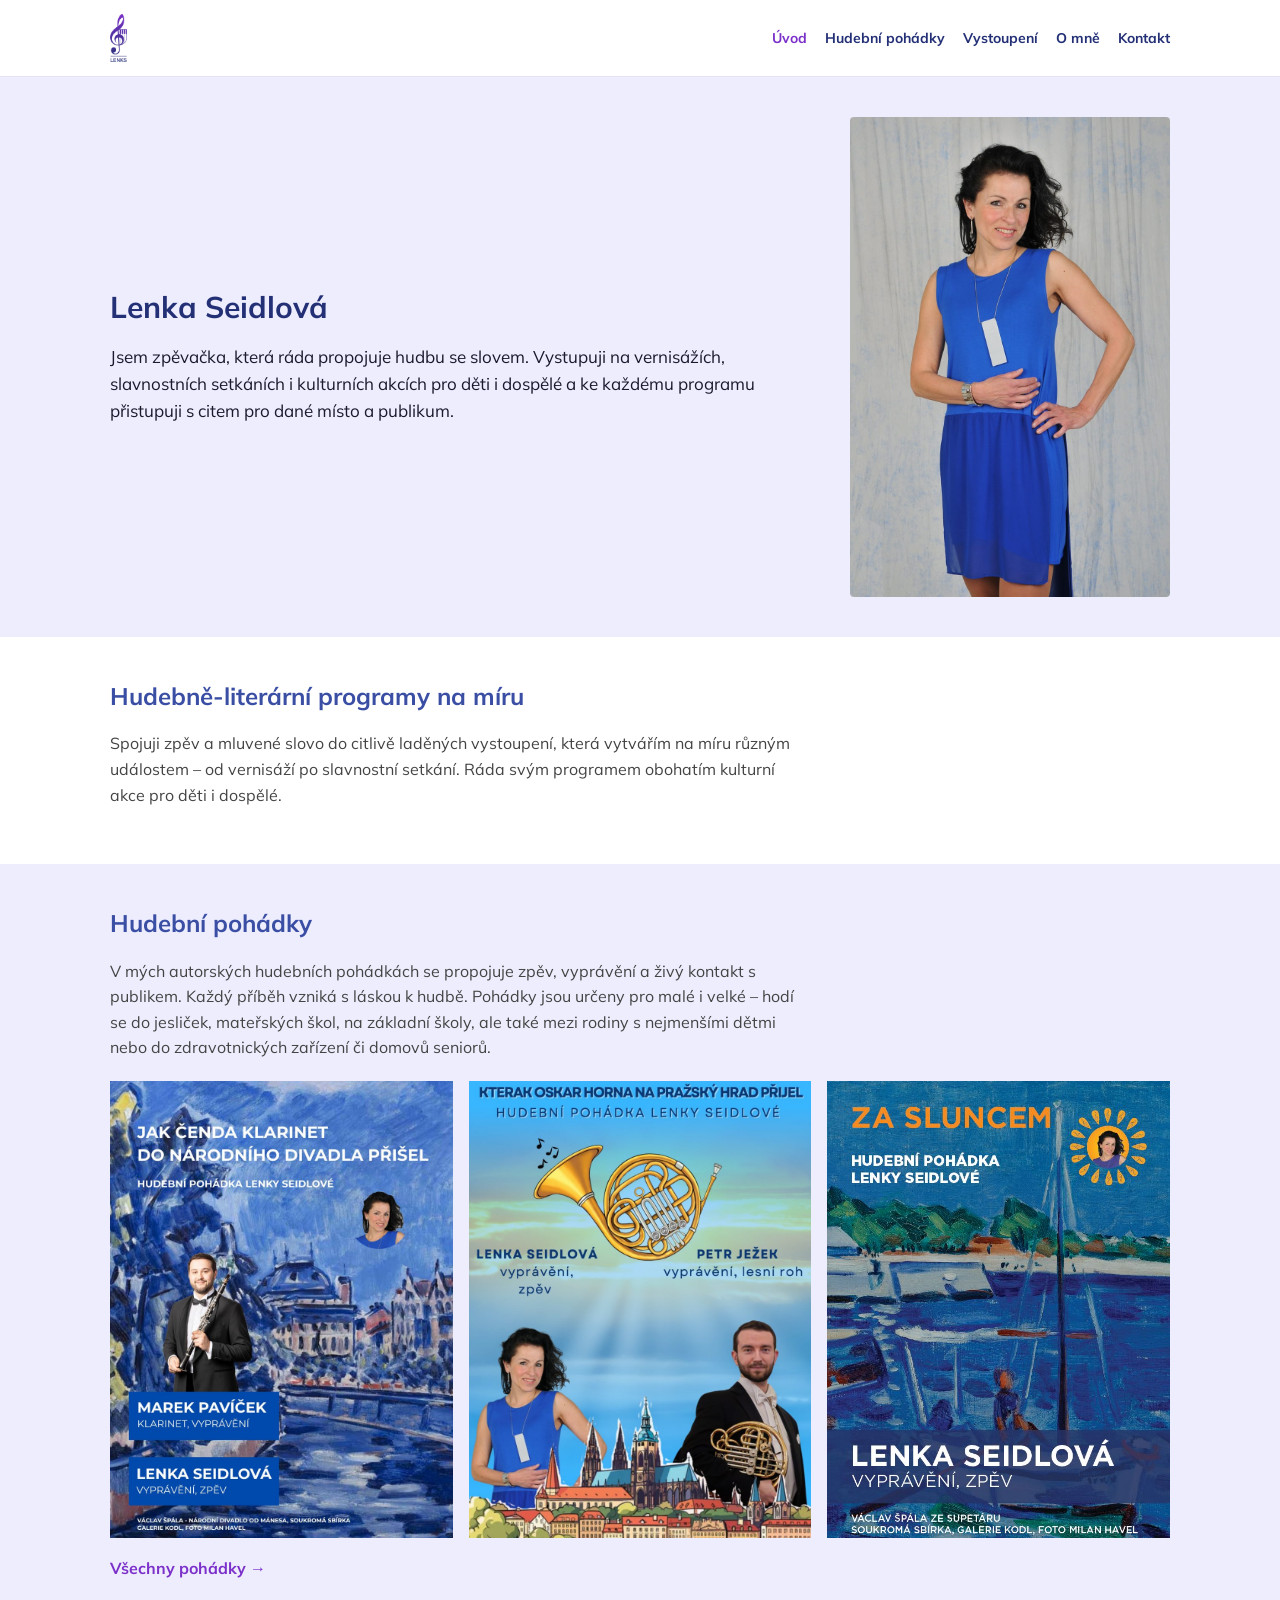
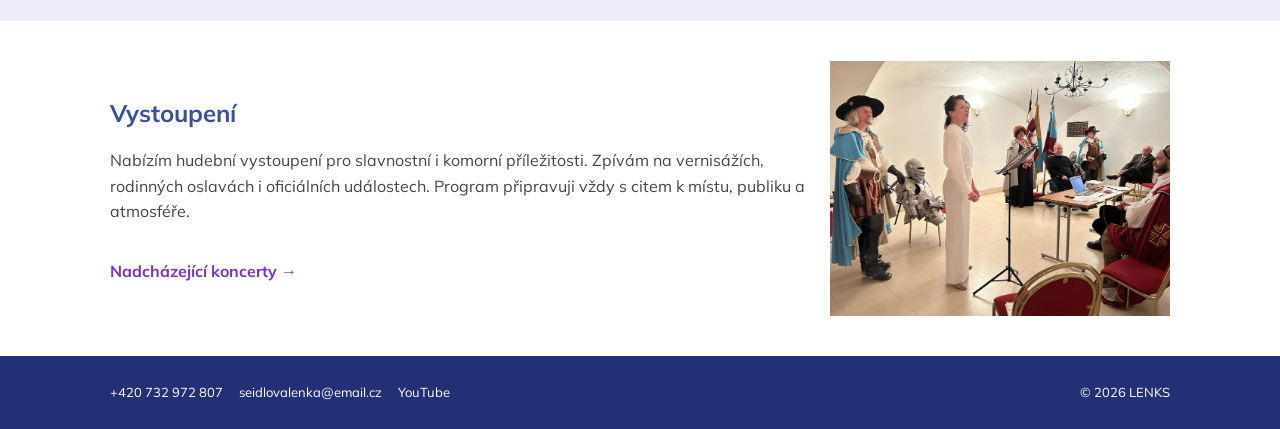
==== index.html @ e0bf1d3e "Add files via upload" ====
<!DOCTYPE html>
<html lang="cs">
<head>
<meta charset="UTF-8">
<meta name="viewport" content="width=device-width, initial-scale=1.0">
<title>LENKS – Lenka Seidlová | Hudební pohádky a vystoupení</title>
<meta name="description" content="Lenka Seidlová – zpěvačka a autorka hudebních pohádek pro děti i dospělé. Hudebně-literární programy na míru, vystoupení i hudební pohádky.">
<link rel="preconnect" href="https://fonts.googleapis.com">
<link rel="preconnect" href="https://fonts.gstatic.com" crossorigin>
<link href="https://fonts.googleapis.com/css2?family=Mulish:wght@400;700&display=swap" rel="stylesheet">
<link rel="stylesheet" href="css/style.css">
</head>
<body>

<header>
  <div class="header-vnitrek">
    <a href="index.html" class="logo-odkaz">
      <img src="images/logo.png" alt="LENKS – Lenka Seidlová">
    </a>
    <nav>
      <ul>
        <li><a href="index.html" class="aktivni">Úvod</a></li>
        <li><a href="hudebni-pohadky.html">Hudební pohádky</a></li>
        <li><a href="vystoupeni.html">Vystoupení</a></li>
        <li><a href="o-mne.html">O mně</a></li>
        <li><a href="kontakt.html">Kontakt</a></li>
      </ul>
    </nav>
  </div>
</header>

<main>

  <!-- HERO -->
  <section class="hero">
    <div class="hero-vnitrek">
      <div class="hero-text">
        <h1>Lenka Seidlová</h1>
        <p>Jsem zpěvačka, která ráda propojuje hudbu se slovem. Vystupuji na vernisážích, slavnostních setkáních i kulturních akcích pro děti i dospělé a ke každému programu přistupuji s citem pro dané místo a publikum.</p>
      </div>
      <div class="hero-foto">
        <img src="images/lenka-portret.jpg" alt="Lenka Seidlová">
      </div>
    </div>
  </section>

  <!-- HUDEBNĚ-LITERÁRNÍ PROGRAMY NA MÍRU -->
  <section class="blok">
    <div class="container">
      <h2>Hudebně-literární programy na míru</h2>
      <p>Spojuji zpěv a mluvené slovo do citlivě laděných vystoupení, která vytvářím na míru různým událostem – od vernisáží po slavnostní setkání. Ráda svým programem obohatím kulturní akce pro děti i dospělé.</p>
    </div>
  </section>

  <!-- HUDEBNÍ POHÁDKY -->
  <section class="blok sveltle">
    <div class="container">
      <h2>Hudební pohádky</h2>
      <p>V mých autorských hudebních pohádkách se propojuje zpěv, vyprávění a živý kontakt s publikem. Každý příběh vzniká s láskou k hudbě. Pohádky jsou určeny pro malé i velké – hodí se do jesliček, mateřských škol, na základní školy, ale také mezi rodiny s nejmenšími dětmi nebo do zdravotnických zařízení či domovů seniorů.</p>

      <div class="pohadky-mrizka">
        <a href="pohadky/cenda.html" class="pohadka-karta">
          <img src="images/plakat-cenda.jpg" alt="Jak Čenda Klarinet do Národního divadla přišel">
        </a>
        <a href="pohadky/oskar.html" class="pohadka-karta">
          <img src="images/plakat-oskar.jpg" alt="Kterak Oskar Horna na Pražský hrad přijel">
        </a>
        <a href="pohadky/za-sluncem.html" class="pohadka-karta">
          <img src="images/plakat-slunce.jpg" alt="Za Sluncem">
        </a>
      </div>

      <a href="hudebni-pohadky.html" class="odkaz-vice">Všechny pohádky →</a>
    </div>
  </section>

  <!-- VYSTOUPENÍ -->
  <section class="blok">
    <div class="container">
      <div class="vystoupeni-blok">
        <div class="vystoupeni-text">
          <h2>Vystoupení</h2>
          <p>Nabízím hudební vystoupení pro slavnostní i komorní příležitosti. Zpívám na vernisážích, rodinných oslavách i oficiálních událostech. Program připravuji vždy s citem k místu, publiku a atmosféře.</p>
          <a href="vystoupeni.html" class="odkaz-vice">Nadcházející koncerty →</a>
        </div>
        <div class="vystoupeni-foto">
          <img src="images/vystoupeni-foto.jpg" alt="Vystoupení Lenky Seidlové">
        </div>
      </div>
    </div>
  </section>

</main>

<footer>
  <div class="footer-vnitrek">
    <div class="footer-kontakt">
      <a href="tel:+420732972807">+420 732 972 807</a>
      <a href="mailto:seidlovalenka@email.cz">seidlovalenka@email.cz</a>
      <a href="https://www.youtube.com/@LenkaSeidlováA1theSigner" class="footer-youtube" target="_blank" rel="noopener">
        YouTube
      </a>
    </div>
    <span>© 2026 LENKS</span>
  </div>
</footer>

</body>
</html>
---- css/style.css ----
/* LENKS – základní styl webu
   Mobile-first: základní pravidla platí pro mobil,
   větší obrazovky se řeší přes @media (min-width: ...) */

:root {
  --barva-tmava: #243076;
  --barva-stredni: #3A4EA4;
  --barva-fialova: #7B30C9;
  --barva-svetle-pozadi: #EEEDFE;
  --barva-text: #1a1a2e;
  --barva-text-svetlejsi: #444;
  --max-sirka: 1100px;
}

* {
  box-sizing: border-box;
}

body {
  margin: 0;
  font-family: 'Mulish', -apple-system, sans-serif;
  color: var(--barva-text);
  background: #fff;
  line-height: 1.6;
}

img {
  max-width: 100%;
  display: block;
}

a {
  color: var(--barva-fialova);
  text-decoration: none;
}

a:hover {
  text-decoration: underline;
}

.container {
  max-width: var(--max-sirka);
  margin: 0 auto;
  padding: 0 20px;
}

/* ===== Hlavička ===== */

header {
  background: #fff;
  border-bottom: 1px solid #e4e2f5;
}

.header-vnitrek {
  max-width: var(--max-sirka);
  margin: 0 auto;
  padding: 14px 20px;
  display: flex;
  justify-content: space-between;
  align-items: center;
}

.logo-odkaz img {
  height: 48px;
}

nav ul {
  list-style: none;
  margin: 0;
  padding: 0;
  display: flex;
  gap: 18px;
  flex-wrap: wrap;
}

nav a {
  color: var(--barva-tmava);
  font-weight: 700;
  font-size: 14px;
}

nav a.aktivni {
  color: var(--barva-fialova);
}

/* Na mobilu menu zalomíme pod logo */
.header-vnitrek {
  flex-direction: column;
  align-items: flex-start;
  gap: 10px;
}

@media (min-width: 700px) {
  .header-vnitrek {
    flex-direction: row;
    align-items: center;
  }
}

/* ===== Hero sekce ===== */

.hero {
  background: var(--barva-svetle-pozadi);
  padding: 40px 0;
}

.hero-vnitrek {
  max-width: var(--max-sirka);
  margin: 0 auto;
  padding: 0 20px;
  display: flex;
  flex-direction: column-reverse;
  gap: 28px;
  align-items: center;
}

.hero-text {
  flex: 1.1;
}

.hero-text h1 {
  font-size: 30px;
  color: var(--barva-tmava);
  margin: 0 0 16px;
  line-height: 1.25;
}

.hero-text p {
  font-size: 17px;
  color: var(--barva-text);
  margin: 0;
}

.hero-foto {
  flex: 0.9;
  max-width: 320px;
}

.hero-foto img {
  width: 100%;
  border-radius: 4px;
}

@media (min-width: 700px) {
  .hero-vnitrek {
    flex-direction: row;
  }
}

/* ===== Obecné sekce ===== */

section.blok {
  padding: 40px 0;
}

section.blok.sveltle {
  background: var(--barva-svetle-pozadi);
}

section.blok h2 {
  font-size: 24px;
  color: var(--barva-stredni);
  margin: 0 0 14px;
}

section.blok p {
  font-size: 16px;
  color: var(--barva-text-svetlejsi);
  max-width: 700px;
}

/* ===== Hudební pohádky – náhledy ===== */

.pohadky-mrizka {
  display: grid;
  grid-template-columns: 1fr;
  gap: 16px;
  margin-top: 20px;
}

@media (min-width: 640px) {
  .pohadky-mrizka {
    grid-template-columns: repeat(3, 1fr);
  }
}

.pohadka-karta {
  position: relative;
  display: block;
  aspect-ratio: 3 / 4;
  overflow: hidden;
  background: var(--barva-tmava);
}

.pohadka-karta img {
  width: 100%;
  height: 100%;
  object-fit: cover;
  transition: transform 0.25s ease;
}

.pohadka-karta:hover img {
  transform: scale(1.04);
}

.pohadka-karta .pohadka-nazev {
  position: absolute;
  left: 0;
  right: 0;
  bottom: 0;
  padding: 14px;
  background: linear-gradient(to top, rgba(0, 0, 0, 0.65), transparent);
  color: #fff;
  font-weight: 700;
  font-size: 15px;
  text-decoration: none;
}

.odkaz-vice {
  display: inline-block;
  margin-top: 18px;
  font-weight: 700;
  color: var(--barva-fialova);
}

/* ===== Vystoupení (náhled na úvodní stránce) ===== */

.vystoupeni-blok {
  display: flex;
  flex-direction: column;
  gap: 20px;
  align-items: center;
}

.vystoupeni-text {
  flex: 1;
}

.vystoupeni-foto {
  flex: 0.8;
  max-width: 340px;
}

@media (min-width: 700px) {
  .vystoupeni-blok {
    flex-direction: row;
  }
}

/* ===== Patička ===== */

footer {
  background: var(--barva-tmava);
  color: #fff;
  padding: 26px 0;
}

.footer-vnitrek {
  max-width: var(--max-sirka);
  margin: 0 auto;
  padding: 0 20px;
  display: flex;
  flex-direction: column;
  gap: 10px;
  font-size: 13px;
}

@media (min-width: 700px) {
  .footer-vnitrek {
    flex-direction: row;
    justify-content: space-between;
    align-items: center;
  }
}

.footer-kontakt {
  display: flex;
  flex-wrap: wrap;
  gap: 16px;
  align-items: center;
}

.footer-kontakt a {
  color: #fff;
}

.footer-youtube {
  display: inline-flex;
  align-items: center;
  gap: 6px;
}

/* ===== Drobeček (breadcrumb) ===== */

.drobecek {
  font-size: 13px;
  color: #8a87a8;
  padding: 16px 0 0;
}

/* ===== Detail pohádky ===== */

.pohadka-detail {
  display: flex;
  flex-direction: column;
  gap: 24px;
  padding: 24px 0 10px;
}

.pohadka-detail-plakat {
  max-width: 320px;
}

.pohadka-detail-plakat img {
  width: 100%;
}

.pohadka-detail-obsah h1 {
  font-size: 26px;
  color: var(--barva-tmava);
  margin: 0 0 12px;
}

.pohadka-detail-obsah p {
  font-size: 16px;
  color: var(--barva-text-svetlejsi);
  margin: 0 0 16px;
}

.pohadka-ucinkujici h2 {
  font-size: 17px;
  color: var(--barva-stredni);
  margin: 24px 0 8px;
}

.pohadka-ucinkujici ul {
  list-style: none;
  margin: 0;
  padding: 0;
}

.pohadka-ucinkujici li {
  font-size: 15px;
  padding: 4px 0;
}

.pohadka-info-extra {
  font-size: 14px;
  color: #777;
  margin-top: 10px;
}

@media (min-width: 700px) {
  .pohadka-detail {
    flex-direction: row;
  }
  .pohadka-detail-plakat {
    flex: 0 0 300px;
  }
  .pohadka-detail-obsah {
    flex: 1;
  }
}

.tlacitko-zajem {
  display: inline-block;
  margin-top: 16px;
  background: var(--barva-fialova);
  color: #fff;
  font-weight: 700;
  padding: 12px 22px;
  border-radius: 4px;
  text-decoration: none;
}

.tlacitko-zajem:hover {
  background: var(--barva-tmava);
  text-decoration: none;
}

/* ===== Koncerty (Vystoupení) ===== */

.koncerty-seznam {
  display: flex;
  flex-direction: column;
  gap: 14px;
  margin-top: 24px;
}

.koncert-karta {
  display: flex;
  gap: 14px;
  border: 1px solid #e4e2f5;
  padding: 14px;
}

.koncert-plakat {
  flex: 0 0 90px;
}

.koncert-plakat img {
  width: 100%;
  display: block;
}

.koncert-info {
  flex: 1;
  display: flex;
  flex-direction: column;
  gap: 4px;
  justify-content: center;
}

.koncert-nazev {
  font-size: 16px;
  font-weight: 700;
  color: var(--barva-tmava);
}

.koncert-nazev a {
  color: inherit;
}

.koncert-udaj {
  font-size: 14px;
  color: #555;
  display: flex;
  align-items: center;
  gap: 6px;
}

.koncert-udaj a {
  color: #555;
}

.zadne-koncerty {
  font-size: 15px;
  color: #777;
  margin-top: 16px;
}

/* ===== O mně ===== */

.o-mne-uvod {
  max-width: 700px;
  margin-bottom: 10px;
}

.praxe-sekce {
  border-top: 1px solid #e4e2f5;
}

.praxe-sekce summary {
  cursor: pointer;
  list-style: none;
  padding: 16px 0;
  font-size: 16px;
  font-weight: 700;
  color: var(--barva-stredni);
  display: flex;
  justify-content: space-between;
  align-items: center;
}

.praxe-sekce summary::-webkit-details-marker {
  display: none;
}

.praxe-sekce summary::after {
  content: "+";
  font-size: 20px;
  font-weight: 400;
  color: var(--barva-fialova);
}

.praxe-sekce[open] summary::after {
  content: "–";
}

.praxe-sekce .praxe-obsah {
  padding: 0 0 18px;
}

.praxe-sekce ul {
  margin: 0;
  padding-left: 18px;
  color: var(--barva-text-svetlejsi);
}

.praxe-sekce ul ul {
  margin-top: 4px;
}

.praxe-sekce li {
  margin-bottom: 6px;
}

.autorska-tvorba ul {
  padding-left: 18px;
}

.video-video {
  max-width: 640px;
  margin: 8px 0 0;
}

.video-ramecek {
  position: relative;
  width: 100%;
  padding-bottom: 56.25%;
  background: linear-gradient(135deg, var(--barva-fialova), var(--barva-tmava));
  display: block;
  overflow: hidden;
  text-decoration: none;
}

.video-ramecek:hover {
  text-decoration: none;
}

.video-obsah {
  position: absolute;
  inset: 0;
  display: flex;
  flex-direction: column;
  align-items: center;
  justify-content: center;
  gap: 14px;
  padding: 16px;
  text-align: center;
}

.video-prehrat {
  width: 64px;
  height: 64px;
  border-radius: 50%;
  background: rgba(255, 255, 255, 0.18);
  border: 2px solid #fff;
  display: flex;
  align-items: center;
  justify-content: center;
  flex-shrink: 0;
  transition: background 0.2s ease;
}

.video-ramecek:hover .video-prehrat {
  background: rgba(255, 255, 255, 0.32);
}

.video-prehrat::after {
  content: "";
  border-style: solid;
  border-width: 11px 0 11px 18px;
  border-color: transparent transparent transparent #fff;
  margin-left: 4px;
}

.video-nazev {
  color: #fff;
  font-weight: 700;
  font-size: 16px;
  margin: 0;
}

.video-platforma {
  color: rgba(255, 255, 255, 0.8);
  font-size: 13px;
  margin: 0;
}

/* ===== Kontakt ===== */

.kontakt-udaje {
  display: flex;
  flex-direction: column;
  gap: 28px;
  margin-top: 32px;
}

@media (min-width: 700px) {
  .kontakt-udaje {
    flex-direction: row;
    gap: 56px;
  }
}

.kontakt-polozka h2 {
  font-size: 13px;
  color: var(--barva-stredni);
  text-transform: uppercase;
  letter-spacing: 0.04em;
  margin: 0 0 6px;
}

.kontakt-polozka a {
  font-size: 19px;
  font-weight: 700;
  color: var(--barva-tmava);
}

.video-titulek {
  font-size: 13px;
  color: #777;
  margin: 8px 0 0;
}
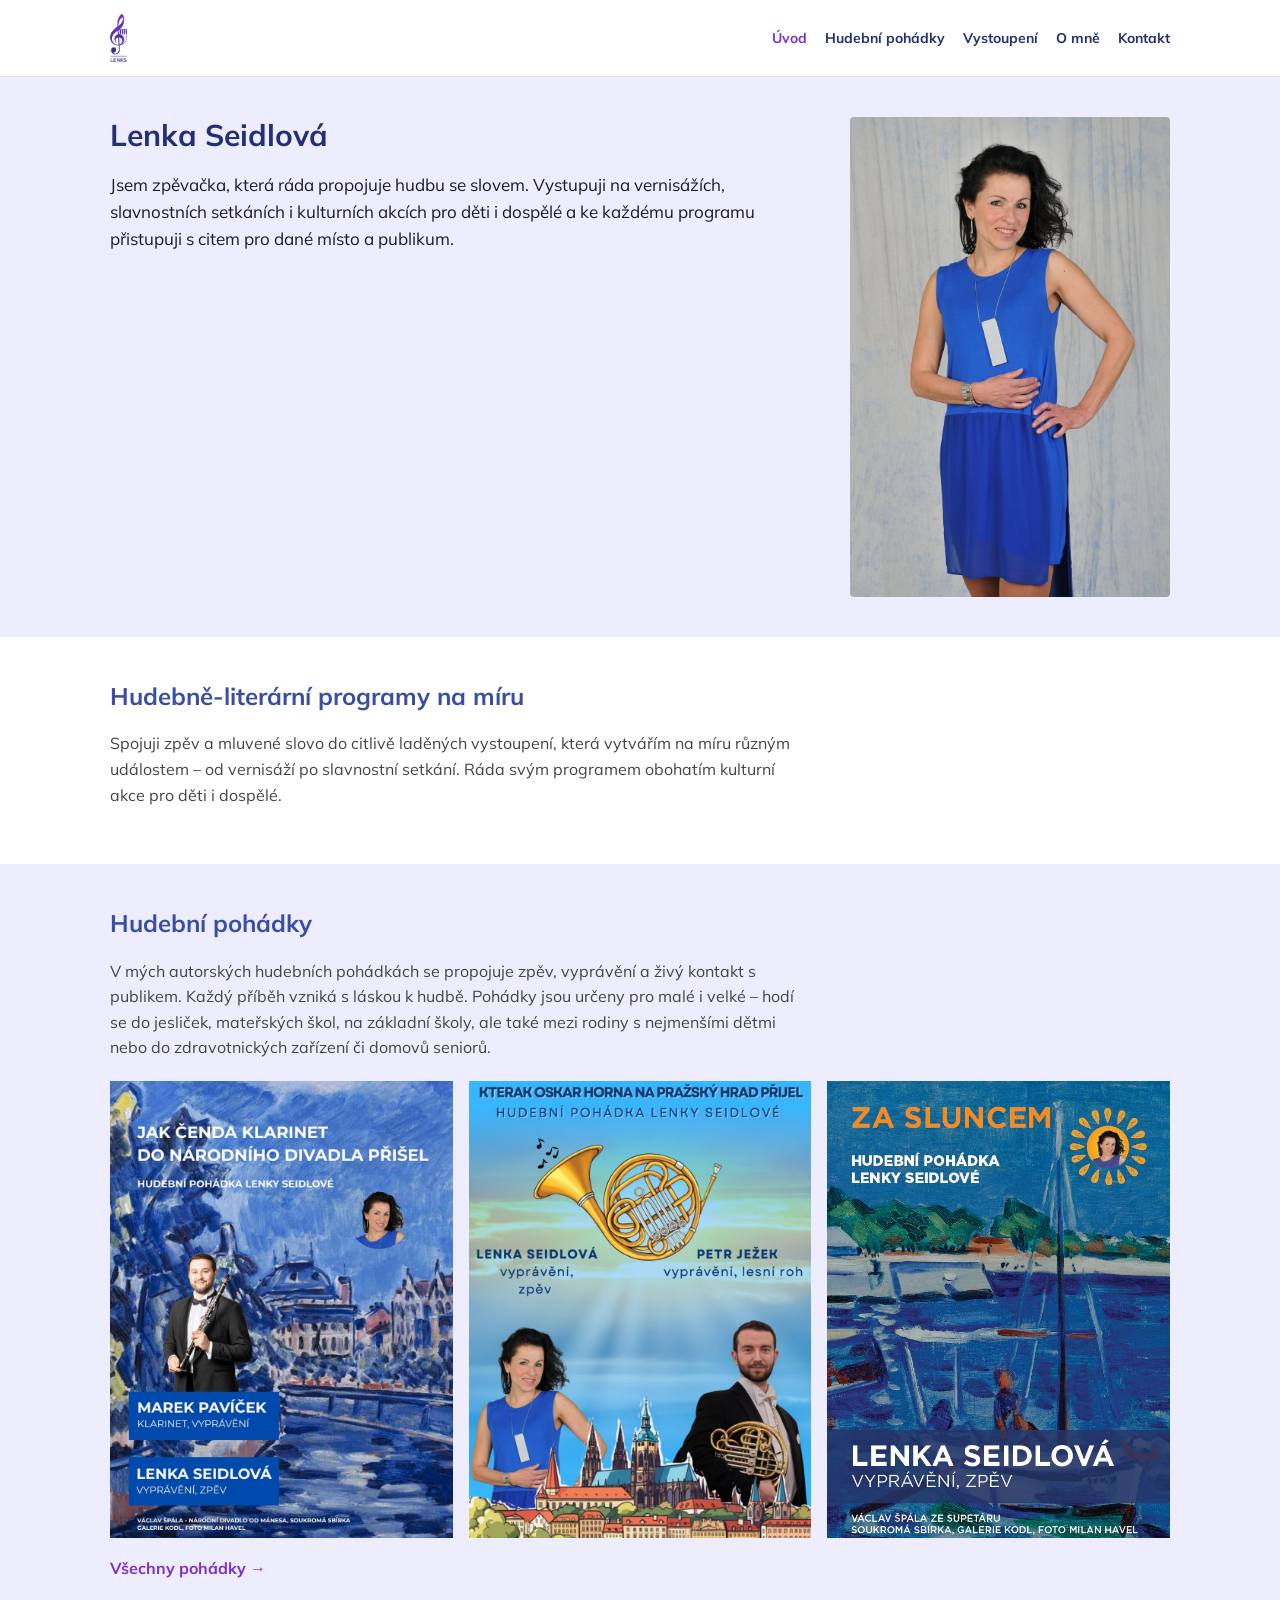
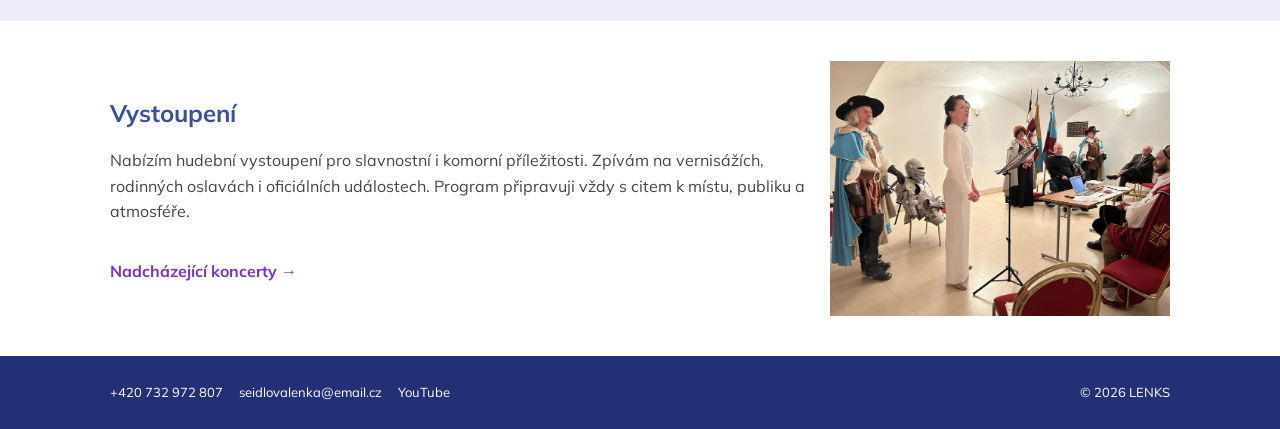
==== commit 2c56909a: "Add Decap CMS admin form; move koncerty/pohadky to data files for dynamic rendering" ====
--- a/index.html
+++ b/index.html
@@ -58,16 +58,8 @@
       <h2>Hudební pohádky</h2>
       <p>V mých autorských hudebních pohádkách se propojuje zpěv, vyprávění a živý kontakt s publikem. Každý příběh vzniká s láskou k hudbě. Pohádky jsou určeny pro malé i velké – hodí se do jesliček, mateřských škol, na základní školy, ale také mezi rodiny s nejmenšími dětmi nebo do zdravotnických zařízení či domovů seniorů.</p>
 
-      <div class="pohadky-mrizka">
-        <a href="pohadky/cenda.html" class="pohadka-karta">
-          <img src="images/plakat-cenda.jpg" alt="Jak Čenda Klarinet do Národního divadla přišel">
-        </a>
-        <a href="pohadky/oskar.html" class="pohadka-karta">
-          <img src="images/plakat-oskar.jpg" alt="Kterak Oskar Horna na Pražský hrad přijel">
-        </a>
-        <a href="pohadky/za-sluncem.html" class="pohadka-karta">
-          <img src="images/plakat-slunce.jpg" alt="Za Sluncem">
-        </a>
+      <div class="pohadky-mrizka" id="pohadky-mrizka">
+        <p style="color:#777;">Načítám pohádky…</p>
       </div>
 
       <a href="hudebni-pohadky.html" class="odkaz-vice">Všechny pohádky →</a>
@@ -105,5 +97,31 @@
   </div>
 </footer>
 
+<script>
+  // Vykreslí náhledy všech pohádek z data/pohadky.json.
+  (function () {
+    var mrizka = document.getElementById('pohadky-mrizka');
+
+    fetch('data/pohadky.json')
+      .then(function (r) { return r.json(); })
+      .then(function (data) {
+        var pohadky = data.pohadky || [];
+
+        if (!pohadky.length) {
+          mrizka.innerHTML = '';
+          return;
+        }
+
+        mrizka.innerHTML = pohadky.map(function (p) {
+          var obrazek = p.plakat ? '<img src="' + p.plakat + '" alt="' + p.nazev + '">' : '';
+          return '<a href="pohadka.html?id=' + encodeURIComponent(p.id) + '" class="pohadka-karta">' + obrazek + '</a>';
+        }).join('');
+      })
+      .catch(function () {
+        mrizka.innerHTML = '';
+      });
+  })();
+</script>
+
 </body>
 </html>
--- a/css/style.css
+++ b/css/style.css
@@ -144,6 +144,7 @@
 @media (min-width: 700px) {
   .hero-vnitrek {
     flex-direction: row;
+    align-items: flex-start;
   }
 }
 
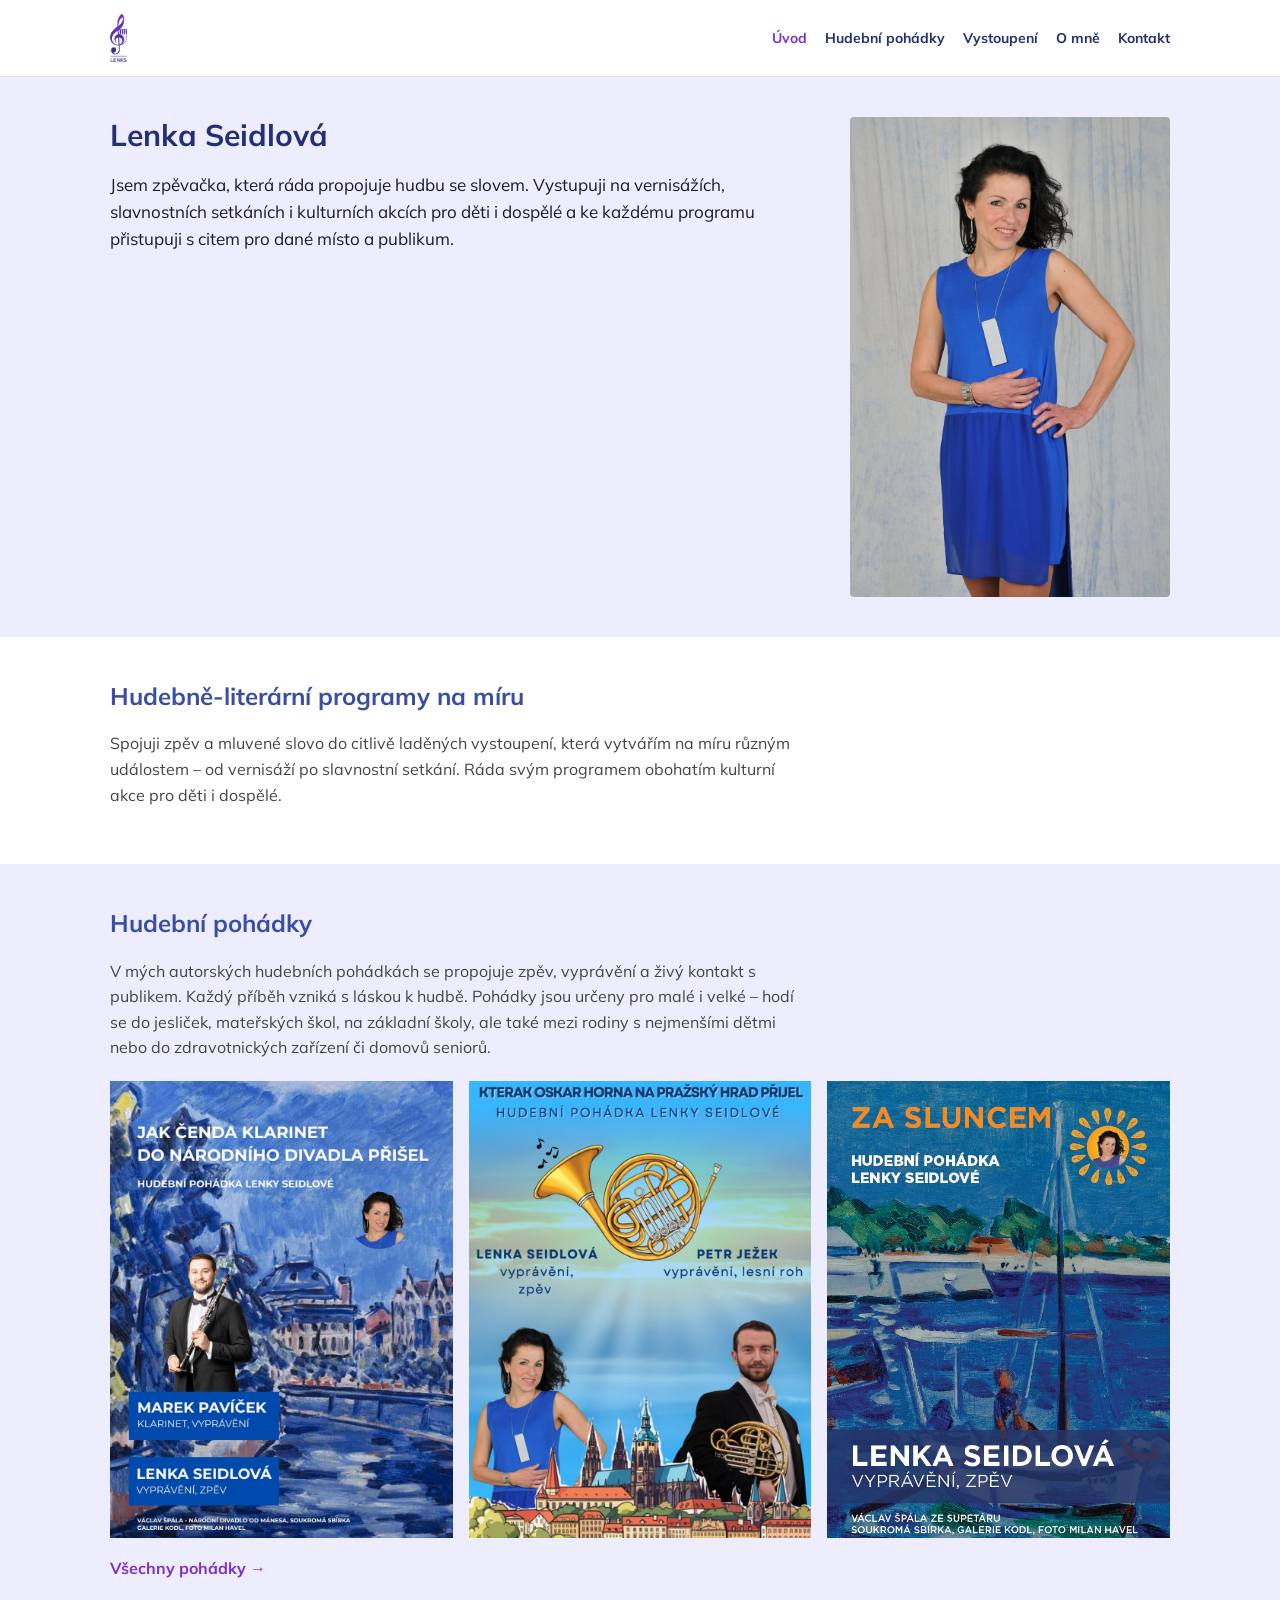
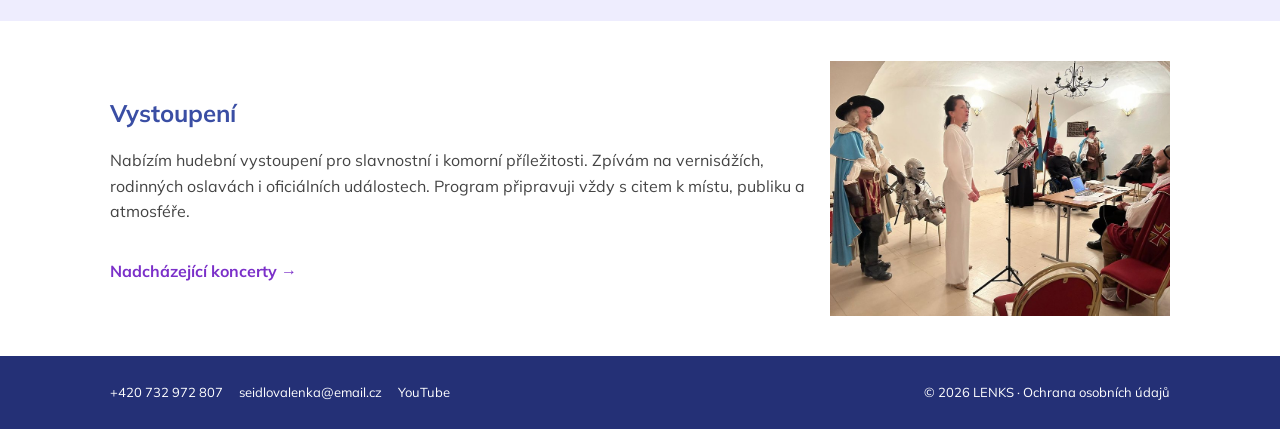
==== commit 52886e14: "Add privacy policy page and link it from all footers New page "ochrana-udaju.html" explains what the" ====
--- a/index.html
+++ b/index.html
@@ -9,6 +9,19 @@
 <link rel="preconnect" href="https://fonts.gstatic.com" crossorigin>
 <link href="https://fonts.googleapis.com/css2?family=Mulish:wght@400;700&display=swap" rel="stylesheet">
 <link rel="stylesheet" href="css/style.css">
+<!-- Potřeba kvůli odkazům z e-mailu (pozvánka/potvrzení) pro lenks.cz/admin -->
+<script src="https://identity.netlify.com/v1/netlify-identity-widget.js"></script>
+<script>
+  if (window.netlifyIdentity) {
+    window.netlifyIdentity.on("init", function (user) {
+      if (!user) {
+        window.netlifyIdentity.on("login", function () {
+          document.location.href = "/admin/";
+        });
+      }
+    });
+  }
+</script>
 </head>
 <body>
 
@@ -93,7 +106,7 @@
         YouTube
       </a>
     </div>
-    <span>© 2026 LENKS</span>
+    <span>© 2026 LENKS · <a href="ochrana-udaju.html" style="color:inherit;">Ochrana osobních údajů</a></span>
   </div>
 </footer>
 
--- a/css/style.css
+++ b/css/style.css
@@ -397,10 +397,39 @@
 
 .koncert-plakat {
   flex: 0 0 90px;
+  border: none;
+  background: none;
+  padding: 0;
+  margin: 0;
+  cursor: zoom-in;
+  display: block;
 }
 
 .koncert-plakat img {
   width: 100%;
+  display: block;
+}
+
+.lightbox {
+  display: none;
+  position: fixed;
+  inset: 0;
+  background: rgba(20, 16, 40, 0.88);
+  z-index: 1000;
+  align-items: center;
+  justify-content: center;
+  padding: 24px;
+  cursor: zoom-out;
+}
+
+.lightbox.otevreny {
+  display: flex;
+}
+
+.lightbox img {
+  max-width: 100%;
+  max-height: 100%;
+  border-radius: 4px;
   display: block;
 }
 
@@ -438,6 +467,14 @@
   font-size: 15px;
   color: #777;
   margin-top: 16px;
+}
+
+.koncerty-seznam--probehle {
+  opacity: 0.6;
+}
+
+.koncerty-seznam--probehle .koncert-karta {
+  border-style: dashed;
 }
 
 /* ===== O mně ===== */
